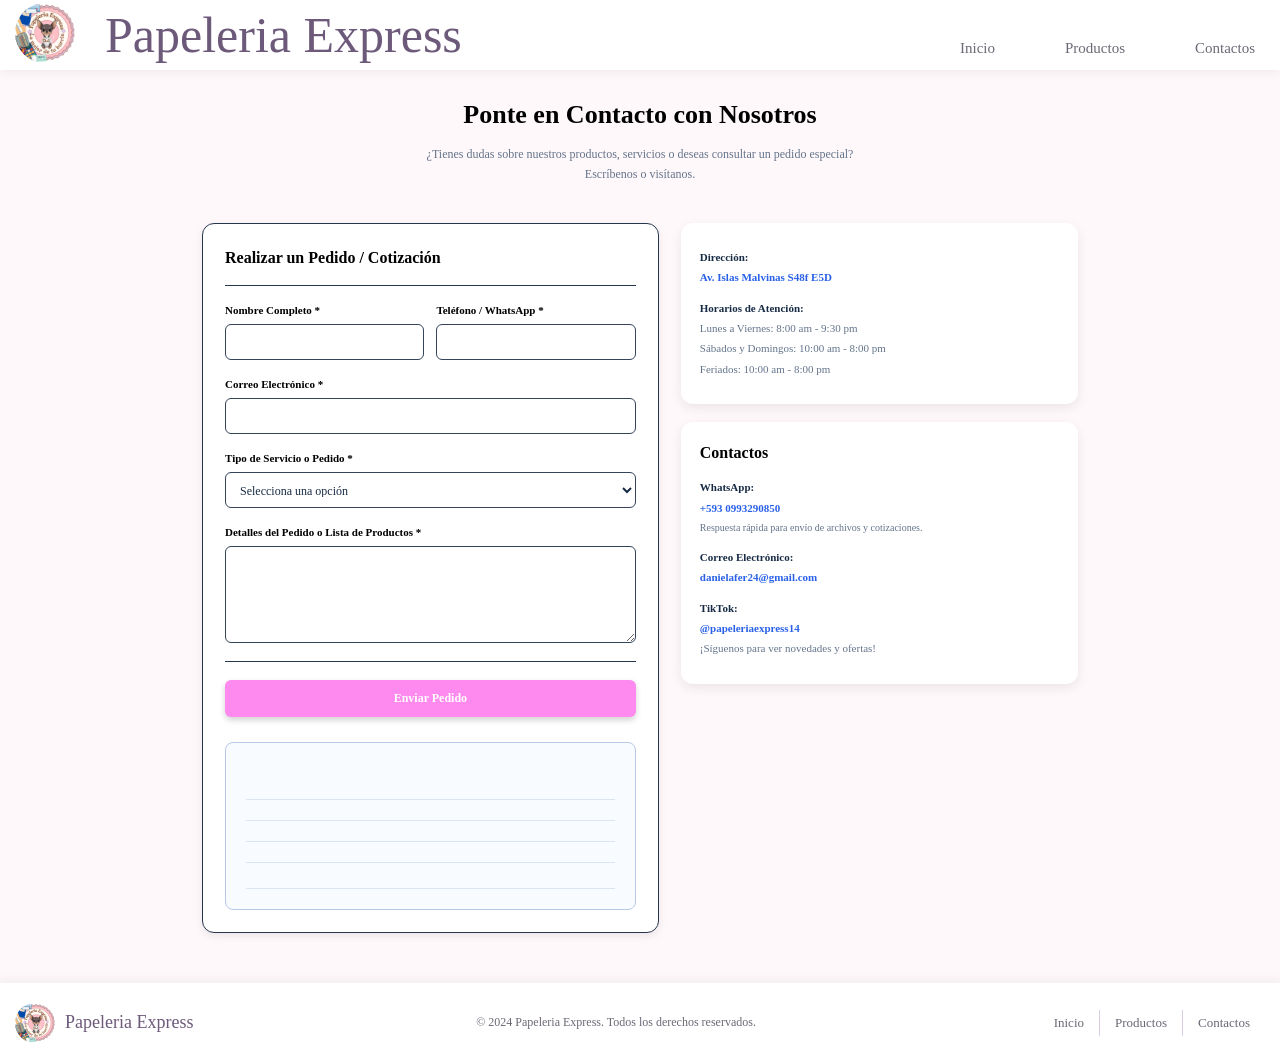
==== contactoPapeleria/index.html @ da5ab896 "proyecto v4" ====
<!DOCTYPE html>
<html lang="es">
<head>
    <meta charset="UTF-8">
    <meta name="viewport" content="width=device-width, initial-scale=1.0">
    <title>Contacto - Papelería Express</title>
    <link rel="stylesheet" href="estilo.css/style.css">
</head>
<body>

    <header class="encabezado1">

           <div class="logo">
                <img src="../papeleria/img/logo.jpg" alt="logo">
            </div>
            <p>Papeleria Express</p>

            <div class="botones1">
              <a href="../papeleria/index.html">
                <button class="boton">Inicio</button>
              </a>

              <a href="../Papeleria_Express_www/index.html">
                <button class="boton">Productos</button>
              </a>

              <a href="../contactoPapeleria/index.html">
                <button class="boton">Contactos</button>
              </a>
              
            </div>
        </header>

    <header class="encabezado">
        <h1>Ponte en Contacto con Nosotros</h1>
        <p>
            ¿Tienes dudas sobre nuestros productos, servicios o deseas
            consultar un pedido especial?
            <br>
            Escríbenos o visítanos.
        </p>
    </header>

    <main class="contenedor">

        <section class="formulario">
            <h2>Realizar un Pedido / Cotización</h2>
            <hr>

            <form id="formPedido">

                <div class="fila">
                    <div class="campo">
                        <label for="nombre">Nombre Completo *</label>
                        <input type="text" id="nombre" name="nombre"
                               required>
                    </div>

                    <div class="campo">
                        <label for="telefono">Teléfono / WhatsApp *</label>
                        <input type="tel" id="telefono" name="telefono"
                               required>
                    </div>
                </div>

                <div class="campo">
                    <label for="correo">Correo Electrónico *</label>
                    <input type="email" id="correo" name="correo"
                           required>
                </div>

                <div class="campo">
                    <label for="tipo">Tipo de Servicio o Pedido *</label>
                    <select id="tipo" name="tipo" required>
                        <option value="">Selecciona una opción</option>
                        <option value="Cotización">
                            Cotización
                        </option>
                        <option value="productos escolar">
                            Productos escolar
                        </option>
                        <option value="productos electronicos">
                          Productos electronicos
                        </option>
                        <option value="novedades y regalos">
                            Novedades y regalos
                        </option>
                        <option value="servicios adicionales">
                            Servicios adicionales
                        </option>
                        
                        
                    </select>
                </div>

                <div class="campo">
                    <label for="detalles">
                        Detalles del Pedido o Lista de Productos *
                    </label>
                    <textarea id="detalles" name="detalles"
                              rows="5" required></textarea>
                </div>

                <hr>

                <button type="submit">Enviar Pedido</button>

            </form>

            <!-- Aquí aparecerá la información del formulario -->
            <section id="resultado" class="resultado">
                <p class="mensaje"></p>

                <div class="dato">
                    <span id="verNombre"></span>
                </div>

                <div class="dato">
                    
                    <span id="verTelefono"></span>
                </div>

                <div class="dato">
                    <span id="verCorreo"></span>
                </div>

                <div class="dato">
                    <span id="verTipo"></span>
                </div>

                <div class="dato">
                    <p id="verDetalles"></p>
                </div>
            </section>

        </section>

        <aside class="lateral">

            <section class="tarjeta">
               <p><strong>Dirección:</strong></p>
               <p>
                <a href="https://maps.app.goo.gl/6dMvjLKgTfYSiuS88" target="_blank" rel="noopener noreferrer">
                  Av. Islas Malvinas S48f E5D
                </a>
              </p>
                
                <p class="subtitulo"><strong>Horarios de Atención:</strong></p>
                <p>Lunes a Viernes: 8:00 am - 9:30 pm</p>
                <p>Sábados y Domingos: 10:00 am - 8:00 pm</p>
                <p>Feriados: 10:00 am - 8:00 pm</p>
            </section>

            <section class="tarjeta">
                <h2>Contactos</h2>

                <p><strong>WhatsApp:</strong></p>
                <p>
                    <a href="https://wa.me/5930993290850">
                        +593 0993290850
                    </a>
                </p>
                <p class="nota">
                    Respuesta rápida para envío de archivos y cotizaciones.
                </p>

                <p class="subtitulo"><strong>Correo Electrónico:</strong></p>
                <p>
                    <a href="mailto:danielafer24@gmail.com">
                        danielafer24@gmail.com
                    </a>
                </p>

                <p class="subtitulo"><strong>TikTok:</strong></p>
                <p>
                    <a href="https://www.tiktok.com/@papeleriaexpress14"
                       target="_blank" rel="noopener noreferrer">
                        @papeleriaexpress14
                    </a>
                </p>
                <p>¡Síguenos para ver novedades y ofertas!</p>
            </section>
        </aside>
    </main>

     <footer class="piedepagina">

           <div class="logo2">
              <img src="../papeleria/img/logo.jpg" alt="logo2">
            </div>

            <p class="nombre">Papeleria Express</p>

            <div class="derechos">
              <p>© 2024 Papeleria Express. Todos los derechos reservados.</p>
            </div>

            <div class="botones3">

               <a class="boton4" href="../papeleria/index.html">Inicio</a>
               <a class="boton4" href="../Papeleria_Express_www/index.html">Productos</a>
               <a class="boton4" href="../contactoPapeleria/index.html">Contactos</a>
              
            </div>
          </footer>

    <script src="javaScript/java.js"></script>
</body>
</html>
---- contactoPapeleria/estilo.css/style.css ----
/* Configuración general */
* {
    box-sizing: border-box;
}

.encabezado1 {
    position: fixed;
    top: 0;
    left: 0;
    width: 100%;
    box-sizing: border-box;
    height: 70px;
    background-color: #ffffff;
    box-shadow: 0 2px 10px rgba(63, 61, 86, 0.08);
    z-index: 1000;
    display: flex;
    align-items: center;
    gap: 15px;
}

.encabezado1 p {
    color: #6d597a;
    font-size: 50px;
    margin: 0;
}

.logo img {
    border-radius: 50%;
    width: 60px;
    height: auto;
    object-fit: contain;
    margin: 15px;
}

.botones1 {
    position: absolute;
    top: 30px;
    right: 10px;
    display: flex;
    gap: 40px;
}

.botones1 .boton {
    width: auto;
    padding: 10px 15px;
    font-family: "Times New Roman", Times, serif;
    border: none;
    border-bottom: 2px solid transparent;
    border-radius: 0;
    background: transparent;
    color: #6d6875;
    font-size: 15px;
    font-weight: normal;
    cursor: pointer;
    box-shadow: none;
    transition: border-color 0.3s ease, color 0.3s ease;
}
.botones1 .boton:hover {
    background: transparent;
    border-bottom-color: #9b5de5;
    color: #9b5de5;
}

body {
    margin: 0px;
    padding-top: 0px;
    background-color:  #fff8fa;
    width: 100%;
}

/* Encabezado */
.encabezado {
    margin-top: 100px;
    text-align: center;
    margin-bottom: 38px;
}

.encabezado h1 {
    font-size: 26px;
    margin: 0 0 14px;
}

.encabezado p {
    color: #64748b;
    line-height: 1.7;
    font-size: 12px;
}

/* Contenedor principal */
.contenedor {
    max-width: 876px;
    margin: 0 auto 50px;
    display: grid;
    grid-template-columns: 1.15fr 1fr;
    gap: 22px;
    align-items: start;
}

/* Formulario */
.formulario {
    background-color: white;
    border: 1px solid #26364c;
    border-radius: 12px;
    padding: 25px 22px 22px;
    box-shadow: 0 3px 8px rgba(0, 0, 0, 0.08);
}

h2 {
    font-size: 16px;
    margin: 0 0 18px;
}

hr {
    border: none;
    border-top: 1px solid #26364c;
    margin: 0 0 18px;
}

.fila {
    display: grid;
    grid-template-columns: 1fr 1fr;
    gap: 12px;
}

.campo {
    margin-bottom: 18px;
}

label {
    display: block;
    font-weight: bold;
    font-size: 11px;
    margin-bottom: 8px;
}

input,
select,
textarea {
    display: block;
    width: 100%;
    padding: 10px;
    border: 1px solid #34445a;
    border-radius: 6px;
    background-color: white;
    color: #172b45;
    font-family: inherit;
    font-size: 12px;
}

input,
select {
    height: 36px;
}

textarea {
    resize: vertical;
    min-height: 76px;
}

input:focus,
select:focus,
textarea:focus {
    outline: 2px solid #ff93e9;
    border-color: #e7a1fa;
}

/* Botón */
.formulario button {
    width: 100%;
    padding: 11px;
    font-family: "Times New Roman", Times, serif;
    border: none;
    border-radius: 6px;
    background-color: #fe8aef;
    color: white;
    font-weight: bold;
    font-size: 12px;
    cursor: pointer;
    box-shadow: 0 3px 6px rgba(0, 0, 0, 0.18);
}

.formulario button:hover {
    background-color: #fbb5ff;
}

/* Información lateral */
.lateral {
    display: flex;
    flex-direction: column;
    gap: 18px;
}

.tarjeta {
    padding: 22px 19px;
    background-color: white;
    border-radius: 12px;
    box-shadow: 0 4px 12px rgba(0, 0, 0, 0.08);
}

.tarjeta h2 {
    margin-bottom: 18px;
}

.tarjeta p {
    color: #64748b;
    margin: 5px 0;
    font-size: 11px;
    line-height: 1.4;
}

.tarjeta strong {
    color: #172b45;
}

.tarjeta .subtitulo {
    margin-top: 15px;
}

.tarjeta .nota {
    font-size: 10px;
}

/* Enlaces */
a {
    color: #2860e8;
    font-weight: bold;
    text-decoration: none;
}

a:hover {
    text-decoration: underline;
}

/* Resumen del pedido */
.resultado {
    margin-top: 25px;
    padding: 20px;
    border: 1px solid #b8c9e6;
    border-radius: 8px;
    background-color: #f8fbff;
}

.resultado h2 {
    color: #1749c6;
    margin-bottom: 10px;
}

.resultado .mensaje {
    color: #64748b;
    margin-bottom: 15px;
}

.dato {
    padding: 10px 0;
    border-bottom: 1px solid #dce4ef;
    overflow-wrap: anywhere;
}

.dato strong {
    display: block;
    margin-bottom: 5px;
}

.dato p {
    white-space: pre-wrap;
    overflow-wrap: anywhere;
    margin: 5px 0;
}

.piedepagina {

    width: 100%;
    min-height: 80px;
    background-color: #ffffff;
    box-shadow: 0 -2px 10px rgba(63, 61, 86, 0.08);

    display: flex;
    align-items: center;
    justify-content: space-between;
    gap: 10px;

    padding: 10px 15px;
    box-sizing: border-box;
}

.piedepagina .nombre {
    color: #6d597a;
    font-size: 18px;
    margin: 0 auto 0 0;
    white-space: nowrap;
}

.derechos {
    flex: 1;
    text-align: center;
}

.derechos p {
    color: #6d6875;
    font-size: 12px;
    margin: 0;
}


.logo2 img {

    width: 40px;
    height: 40px;
    border-radius: 50%;
    object-fit: cover;
    display: block;
}
.botones3 {
    display: flex;
    align-items: center;
    gap: 0;
    flex-shrink: 0;
}


.botones3 .boton4 {
    display: inline-block;
    width: auto;
    padding: 5px 15px;
    font-family: "Times New Roman", Times, serif;
    text-decoration: none;
    color: #6d6875;
    font-size: 13px;
    font-weight: normal;
    white-space: nowrap;
    background: transparent;
    border: none;
    border-right: 1px solid #d8cce5;
    border-radius: 0;
    box-shadow: none;
    transition: color 0.3s ease;
}

.botones3 .boton4:hover {
    background: transparent;
    color: #9b5de5;
    text-decoration: none;
    border-bottom: none;
}

.botones3 .boton4:last-child {
    border-right: none;
}

@media (max-width: 850px) {
    .encabezado1 p {
        font-size: 28px;
    }

    .logo img {
        width: 48px;
        margin: 10px;
    }

    .botones1 {
        gap: 8px;
    }

    .botones1 .boton {
        padding: 8px 6px;
        font-size: 13px;
    }
}

/* Adaptación para celulares */
@media (max-width: 650px) {
    body {
        padding: 20px 14px;
    }

    .encabezado1 {
        height: auto;
        min-height: 108px;
        padding: 6px 10px;
        flex-wrap: wrap;
        gap: 0;
    }

    .encabezado1 p {
        font-size: 20px;
    }

    .logo img {
        width: 40px;
        margin: 4px 8px 4px 0;
    }

    .botones1 {
        position: static;
        width: 100%;
        justify-content: center;
        gap: 4px;
    }

    .botones1 .boton {
        padding: 7px 10px;
        font-size: 12px;
    }

    .encabezado {
        margin-top: 125px;
    }

    .encabezado h1 {
        font-size: 22px;
    }

    .contenedor {
        grid-template-columns: 1fr;
    }

    .fila {
        grid-template-columns: 1fr;
        gap: 0;
    }

    .formulario {
        padding: 20px 16px;
    }

    .piedepagina {
        flex-wrap: wrap;
        justify-content: center;
        row-gap: 10px;
    }

    .piedepagina .nombre {
        margin: 0;
        font-size: 16px;
    }

    .derechos {
        flex-basis: 100%;
        order: 3;
    }

    .botones3 {
        flex-basis: 100%;
        justify-content: center;
        flex-wrap: wrap;
    }
}
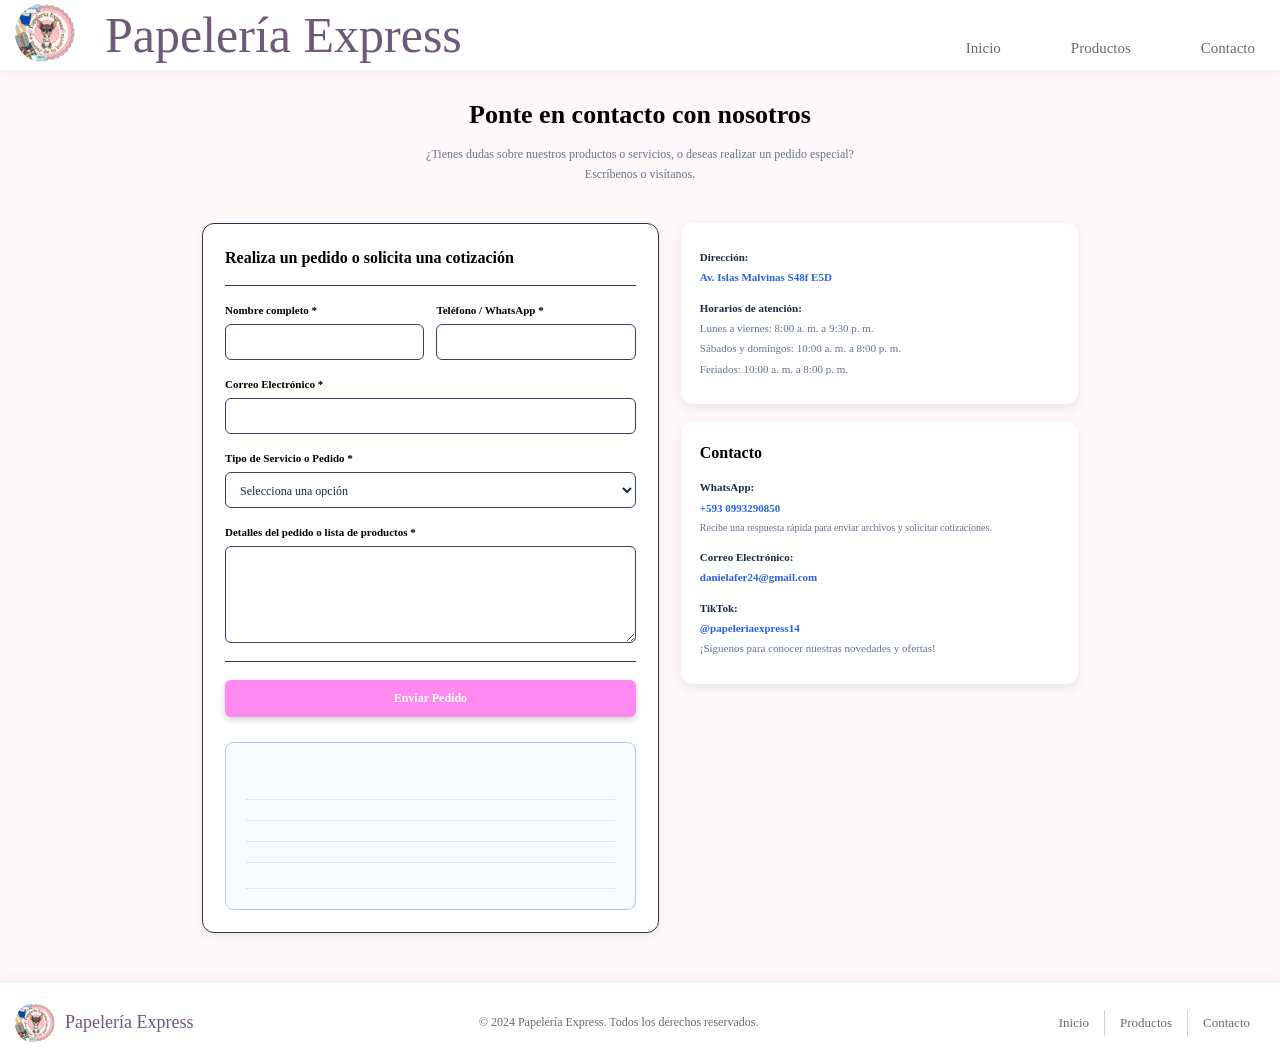
==== commit 1c7d3ad1: "proyectov5" ====
--- a/contactoPapeleria/index.html
+++ b/contactoPapeleria/index.html
@@ -12,9 +12,9 @@
     <header class="encabezado1">
 
            <div class="logo">
-                <img src="../papeleria/img/logo.jpg" alt="logo">
-            </div>
-            <p>Papeleria Express</p>
+                <img src="../papeleria/img/logo.jpg" alt="Logotipo de Papelería Express">
+            </div>
+            <p>Papelería Express</p>
 
             <div class="botones1">
               <a href="../papeleria/index.html">
@@ -26,17 +26,17 @@
               </a>
 
               <a href="../contactoPapeleria/index.html">
-                <button class="boton">Contactos</button>
+                <button class="boton">Contacto</button>
               </a>
               
             </div>
         </header>
 
     <header class="encabezado">
-        <h1>Ponte en Contacto con Nosotros</h1>
+        <h1>Ponte en contacto con nosotros</h1>
         <p>
-            ¿Tienes dudas sobre nuestros productos, servicios o deseas
-            consultar un pedido especial?
+            ¿Tienes dudas sobre nuestros productos o servicios, o deseas
+            realizar un pedido especial?
             <br>
             Escríbenos o visítanos.
         </p>
@@ -45,14 +45,14 @@
     <main class="contenedor">
 
         <section class="formulario">
-            <h2>Realizar un Pedido / Cotización</h2>
+            <h2>Realiza un pedido o solicita una cotización</h2>
             <hr>
 
             <form id="formPedido">
 
                 <div class="fila">
                     <div class="campo">
-                        <label for="nombre">Nombre Completo *</label>
+                        <label for="nombre">Nombre completo *</label>
                         <input type="text" id="nombre" name="nombre"
                                required>
                     </div>
@@ -77,11 +77,11 @@
                         <option value="Cotización">
                             Cotización
                         </option>
-                        <option value="productos escolar">
-                            Productos escolar
-                        </option>
-                        <option value="productos electronicos">
-                          Productos electronicos
+                        <option value="productos escolares">
+                            Productos escolares
+                        </option>
+                        <option value="productos electrónicos">
+                          Productos electrónicos
                         </option>
                         <option value="novedades y regalos">
                             Novedades y regalos
@@ -96,7 +96,7 @@
 
                 <div class="campo">
                     <label for="detalles">
-                        Detalles del Pedido o Lista de Productos *
+                        Detalles del pedido o lista de productos *
                     </label>
                     <textarea id="detalles" name="detalles"
                               rows="5" required></textarea>
@@ -146,14 +146,14 @@
                 </a>
               </p>
                 
-                <p class="subtitulo"><strong>Horarios de Atención:</strong></p>
-                <p>Lunes a Viernes: 8:00 am - 9:30 pm</p>
-                <p>Sábados y Domingos: 10:00 am - 8:00 pm</p>
-                <p>Feriados: 10:00 am - 8:00 pm</p>
+                <p class="subtitulo"><strong>Horarios de atención:</strong></p>
+                <p>Lunes a viernes: 8:00 a. m. a 9:30 p. m.</p>
+                <p>Sábados y domingos: 10:00 a. m. a 8:00 p. m.</p>
+                <p>Feriados: 10:00 a. m. a 8:00 p. m.</p>
             </section>
 
             <section class="tarjeta">
-                <h2>Contactos</h2>
+                <h2>Contacto</h2>
 
                 <p><strong>WhatsApp:</strong></p>
                 <p>
@@ -162,7 +162,7 @@
                     </a>
                 </p>
                 <p class="nota">
-                    Respuesta rápida para envío de archivos y cotizaciones.
+                    Recibe una respuesta rápida para enviar archivos y solicitar cotizaciones.
                 </p>
 
                 <p class="subtitulo"><strong>Correo Electrónico:</strong></p>
@@ -179,7 +179,7 @@
                         @papeleriaexpress14
                     </a>
                 </p>
-                <p>¡Síguenos para ver novedades y ofertas!</p>
+                <p>¡Síguenos para conocer nuestras novedades y ofertas!</p>
             </section>
         </aside>
     </main>
@@ -187,20 +187,20 @@
      <footer class="piedepagina">
 
            <div class="logo2">
-              <img src="../papeleria/img/logo.jpg" alt="logo2">
-            </div>
-
-            <p class="nombre">Papeleria Express</p>
+              <img src="../papeleria/img/logo.jpg" alt="Logotipo de Papelería Express">
+            </div>
+
+            <p class="nombre">Papelería Express</p>
 
             <div class="derechos">
-              <p>© 2024 Papeleria Express. Todos los derechos reservados.</p>
+              <p>© 2024 Papelería Express. Todos los derechos reservados.</p>
             </div>
 
             <div class="botones3">
 
                <a class="boton4" href="../papeleria/index.html">Inicio</a>
                <a class="boton4" href="../Papeleria_Express_www/index.html">Productos</a>
-               <a class="boton4" href="../contactoPapeleria/index.html">Contactos</a>
+               <a class="boton4" href="../contactoPapeleria/index.html">Contacto</a>
               
             </div>
           </footer>
